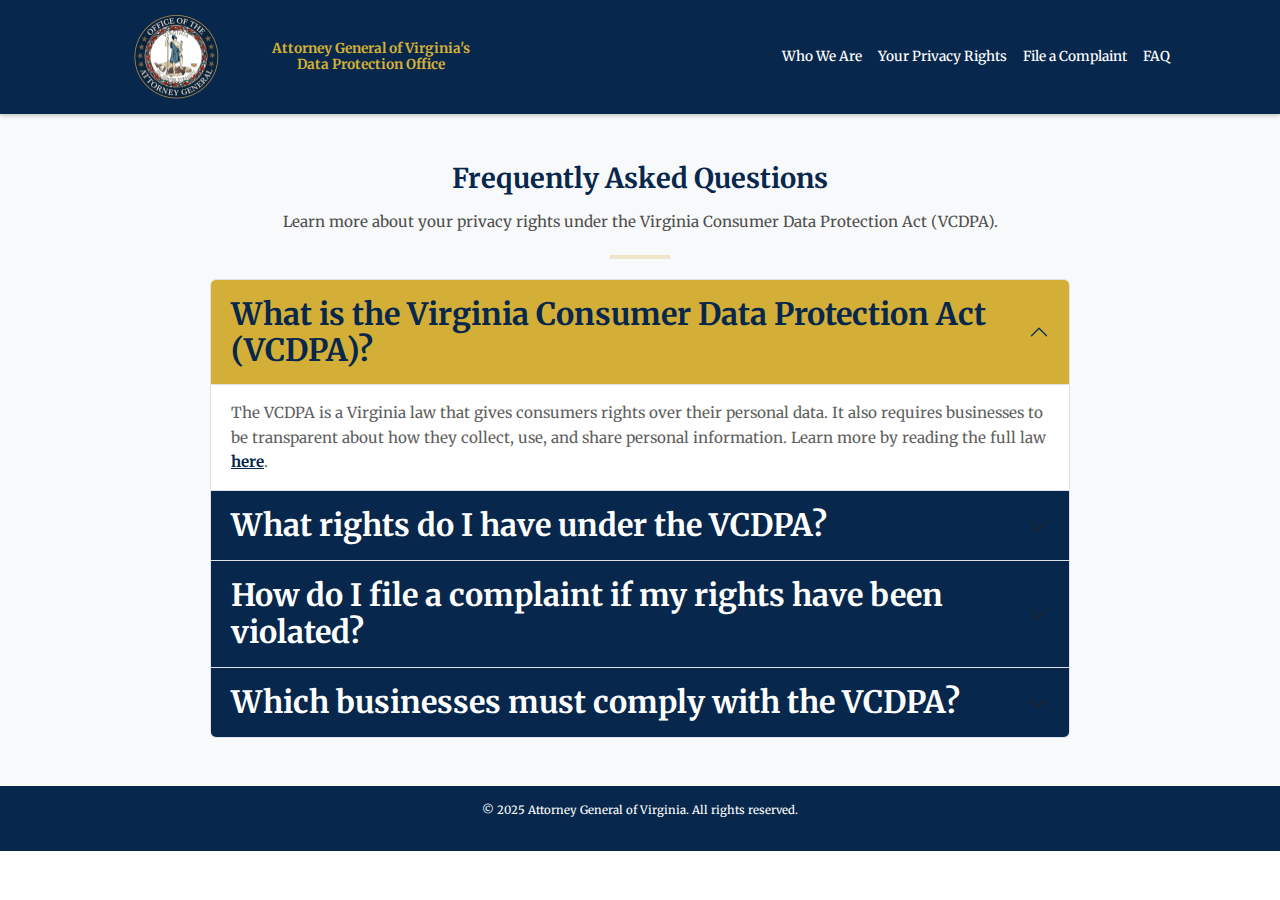
==== faq.html @ 01ada58d "FAQ" ====
<!DOCTYPE html>
<html lang="en">
<head>
    <meta charset="UTF-8">
    <meta name="viewport" content="width=device-width, initial-scale=1.0">
    <title>FAQ - Virginia AG Data Protection</title>
    <!-- Bootstrap CSS -->
    <link href="https://cdn.jsdelivr.net/npm/bootstrap@5.3.0/dist/css/bootstrap.min.css" rel="stylesheet">
    <!-- Bootstrap Icons -->
    <link rel="stylesheet" href="https://cdn.jsdelivr.net/npm/bootstrap-icons/font/bootstrap-icons.css">
    <!-- Custom CSS -->
    <link rel="stylesheet" href="style.css">
    <!-- Google Fonts -->
    <link href="https://fonts.googleapis.com/css2?family=Merriweather:wght@300;400;700&display=swap" rel="stylesheet">
</head>
<body>

    <!-- Navigation Bar -->
    <nav class="navbar navbar-expand-lg navbar-dark">
        <div class="container">
            <a class="navbar-brand" href="index.html">
                <span class="logo-container">
                    <img src="images/ag-logo.jpg" alt="Attorney General Logo" class="ag-logo">
                </span>
                Attorney General of Virginia's<br>Data Protection Office
            </a>             
            <button class="navbar-toggler" type="button" data-bs-toggle="collapse" data-bs-target="#navbarNav" aria-controls="navbarNav" aria-expanded="false" aria-label="Toggle navigation">
                <span class="navbar-toggler-icon"></span>
            </button>
            <div class="collapse navbar-collapse" id="navbarNav">
                <ul class="navbar-nav ms-auto">
                    <li class="nav-item"><a class="nav-link" href="who-we-are.html">Who We Are</a></li>
                    <li class="nav-item"><a class="nav-link" href="privacy-rights.html">Your Privacy Rights</a></li>
                    <li class="nav-item"><a class="nav-link" href="file-a-complaint.html">File a Complaint</a></li>
                    <li class="nav-item"><a class="nav-link active" href="faq.html">FAQ</a></li>
                </ul>
            </div>
        </div>
    </nav>

    <!-- FAQ Section -->
    <section class="py-5 bg-light">
        <div class="content-container">
            <h2 class="section-title text-center">Frequently Asked Questions</h2>
            <p class="intro-text text-center">
                Learn more about your privacy rights under the Virginia Consumer Data Protection Act (VCDPA).
            </p>
            <hr class="section-divider mx-auto">

            <div class="accordion" id="faqAccordion">
                <!-- Question 1 -->
                <div class="accordion-item">
                    <h3 class="accordion-header" id="q1">
                        <button class="accordion-button" type="button" data-bs-toggle="collapse" data-bs-target="#a1" aria-expanded="true" aria-controls="a1">
                            What is the Virginia Consumer Data Protection Act (VCDPA)?
                        </button>
                    </h3>
                    <div id="a1" class="accordion-collapse collapse show" aria-labelledby="q1" data-bs-parent="#faqAccordion">
                        <div class="accordion-body">
                            The VCDPA is a Virginia law that gives consumers rights over their personal data. It also requires businesses to be transparent about how they collect, use, and share personal information. Learn more by reading the full law <a href="https://law.lis.virginia.gov/vacodefull/title59.1/chapter53/" target="_blank">here</a>.
                        </div>
                    </div>
                </div>

                <!-- Question 2 -->
                <div class="accordion-item">
                    <h3 class="accordion-header" id="q2">
                        <button class="accordion-button collapsed" type="button" data-bs-toggle="collapse" data-bs-target="#a2" aria-expanded="false" aria-controls="a2">
                            What rights do I have under the VCDPA?
                        </button>
                    </h3>
                    <div id="a2" class="accordion-collapse collapse" aria-labelledby="q2" data-bs-parent="#faqAccordion">
                        <div class="accordion-body">
                            As a Virginia consumer, you have the right to:
                            <ul>
                                <li><strong>Access:</strong> Confirm if your personal data is being processed and access it.</li>
                                <li><strong>Correction:</strong> Correct inaccuracies in your personal data.</li>
                                <li><strong>Deletion:</strong> Request deletion of your personal data.</li>
                                <li><strong>Portability:</strong> Obtain a copy of your data in a portable format.</li>
                                <li><strong>Opt-Out:</strong> Opt-out of targeted advertising, data sales, or profiling for significant decisions.</li>
                            </ul>
                        </div>
                    </div>
                </div>

                <!-- Question 3 -->
                <div class="accordion-item">
                    <h3 class="accordion-header" id="q3">
                        <button class="accordion-button collapsed" type="button" data-bs-toggle="collapse" data-bs-target="#a3" aria-expanded="false" aria-controls="a3">
                            How do I file a complaint if my rights have been violated?
                        </button>
                    </h3>
                    <div id="a3" class="accordion-collapse collapse" aria-labelledby="q3" data-bs-parent="#faqAccordion">
                        <div class="accordion-body">
                            If you believe a business has violated your data privacy rights, you can file a complaint with the Attorney General's Data Protection Office using our online form. <a href="file-a-complaint.html">Click here</a> to submit a complaint.
                        </div>
                    </div>
                </div>

                <!-- Question 4 -->
                <div class="accordion-item">
                    <h3 class="accordion-header" id="q4">
                        <button class="accordion-button collapsed" type="button" data-bs-toggle="collapse" data-bs-target="#a4" aria-expanded="false" aria-controls="a4">
                            Which businesses must comply with the VCDPA?
                        </button>
                    </h3>
                    <div id="a4" class="accordion-collapse collapse" aria-labelledby="q4" data-bs-parent="#faqAccordion">
                        <div class="accordion-body">
                            The law applies to businesses that operate in Virginia or target Virginia consumers and meet specific thresholds based on data processing or revenue. Learn more in our <a href="privacy-rights.html">Your Privacy Rights</a> section.
                        </div>
                    </div>
                </div>
            </div>
        </div>
    </section>

    <!-- Footer -->
    <footer class="text-white text-center p-3">
        <div class="container">
            <p>© 2025 Attorney General of Virginia. All rights reserved.</p>
        </div>
    </footer>

    <!-- Bootstrap JS -->
    <script src="https://cdn.jsdelivr.net/npm/bootstrap@5.3.0/dist/js/bootstrap.bundle.min.js"></script>

</body>
</html>
---- style.css ----
body {
    font-family: 'Merriweather', serif;
    font-size: 0.95em;
    background-color: #FFFFFF;
    color: #07274C;
    overflow-x: hidden;
    text-align: center;
}

/* Integrated Logo within Navbar */
.logo-container {
    display: inline-flex;
    align-items: center;
    justify-content: center;
    margin-right: 10px;
}

.ag-logo {
    width: 150px;
    height: auto;
    object-fit: contain;
    margin-right: 10px;
}


/* Navigation Bar */
.navbar {
    box-shadow: 0 2px 4px rgba(0, 0, 0, 0.2);
    position: sticky;
    top: 0;
    z-index: 999;
    max-width: 100%;
    margin: 0 auto;
    background-color: #07274C;
    padding: 10px 0;
}

.navbar .container {
    max-width: 1100px;
    margin: 0 auto;
    text-align: center;
}

.navbar-brand {
    display: flex;
    align-items: center;
    font-weight: bold;
    color: #D4AF37 !important;
    font-size: 0.9em;
    line-height: 1.2;
    white-space: normal;
}


.nav-link {
    color: #FFFFFF !important;
    transition: color 0.3s;
    font-size: 0.9em;
    font-weight: 500;
}

.nav-link:hover {
    color: #D4AF37 !important;
}

/* Stacked Navigation Buttons */
.button-row {
    max-width: 300px;
    margin: 30px auto;
    display: flex;
    flex-direction: column;
    gap: 15px;
}

.nav-card {
    display: flex;
    flex-direction: column;
    align-items: center;
    justify-content: center;
    width: 100%;
    padding: 10px;
    text-align: center;
    color: #07274C;
    background-color: #FFFFFF;
    border: 1px solid #07274C;
    border-radius: 8px;
    text-decoration: none;
    box-shadow: 0 2px 4px rgba(0, 0, 0, 0.2);
    transition: transform 0.2s, box-shadow 0.2s;
    font-size: 0.8em;
}

.nav-card:hover {
    transform: translateY(-3px);
    box-shadow: 0 4px 8px rgba(0, 0, 0, 0.3);
    background-color: #D4AF37;
    color: #07274C;
}

.nav-icon {
    font-size: 1.3rem;
    color: #D4AF37;
    margin-bottom: 5px;
}

/* Footer */
footer {
    max-width: 100%;
    margin: 0 auto;
    background-color: #07274C;
    color: #FFFFFF;
    padding: 10px 0;
    font-size: 0.75em;
    position: relative;
    bottom: 0;
    left: 0;
}

/* Responsive Adjustments */
@media (max-width: 768px) {
    /* Resize and Reposition Logo */
    .logo-container {
        top: 5px;
        left: 20px;
    }

    .ag-logo {
        width: 50px;
    }

    /* Adjust Navbar Title */
    .navbar-brand {
        font-size: 0.8em;
        line-height: 1.1;
    }

    /* Stack Navigation Links */
    .navbar-nav {
        text-align: center;
    }

    .navbar-nav .nav-link {
        font-size: 0.8em;
    }

    /* Adjust Main Navigation Buttons */
    .button-row {
        max-width: 90%;
    }

    .nav-card {
        width: 100%;
        font-size: 0.75em;
    }

    .nav-icon {
        font-size: 1.2rem;
    }
}

@media (max-width: 480px) {
    /* Further Resize Logo and Text */
    .ag-logo {
        width: 40px;
    }

    .navbar-brand,
    .nav-card {
        font-size: 0.7em;
    }

    .nav-icon {
        font-size: 1rem;
    }
}


/* Who We Are Section */
.bg-light {
    background-color: #f9f9f9;
    padding: 50px 0;
}

.content-container {
    max-width: 900px;
    margin: 0 auto;
    text-align: left;
    padding: 0 20px;
}

.section-title {
    color: #07274C;
    font-size: 1.8em;
    font-weight: bold;
    margin-bottom: 15px;
}

.intro-text {
    font-size: 1.1em;
    color: #4F4F4F;
    margin-bottom: 20px;
    line-height: 1.6;
}

.section-divider {
    width: 60px;
    border: 2px solid #D4AF37;
    margin: 20px 0;
}

.sub-title {
    color: #07274C;
    font-size: 1.3em;
    font-weight: bold;
    margin-top: 30px;
}

.body-text {
    font-size: 1em;
    color: #5F5F5F;
    line-height: 1.6;
    margin-bottom: 20px;
}

.external-link {
    color: #07274C;
    text-decoration: underline;
    font-weight: bold;
    transition: color 0.3s;
}

.external-link:hover {
    color: #D4AF37;
}

/* Your Privacy Rights Section */
.bg-light {
    background-color: #f9f9f9;
    padding: 50px 0;
}

.content-container {
    max-width: 900px;
    margin: 0 auto;
    text-align: left;
    padding: 0 20px;
}

.section-title {
    color: #07274C;
    font-size: 1.8em;
    font-weight: bold;
    margin-bottom: 15px;
}

.intro-text {
    font-size: 1.1em;
    color: #4F4F4F;
    margin-bottom: 20px;
    line-height: 1.6;
}

.section-divider {
    width: 60px;
    border: 2px solid #D4AF37;
    margin: 20px 0;
}

.sub-title {
    color: #07274C;
    font-size: 1.3em;
    font-weight: bold;
    margin-top: 30px;
}

.rights-list {
    color: #5F5F5F;
    font-size: 1em;
    line-height: 1.6;
    margin-bottom: 20px;
    padding-left: 20px;
    list-style-type: disc;
}

.rights-list li {
    margin-bottom: 10px;
}

.external-link {
    color: #07274C;
    text-decoration: underline;
    font-weight: bold;
    transition: color 0.3s;
}

.external-link:hover {
    color: #D4AF37;
}

/* File a Complaint Form Styles */
.bg-light {
    background-color: #f9f9f9;
    padding: 50px 0;
}

.content-container {
    max-width: 900px;
    margin: 0 auto;
    text-align: left;
    padding: 0 20px;
}

/* Section Titles & Dividers */
.section-title, .sub-title {
    color: #07274C;
    font-weight: bold;
}

.section-title {
    font-size: 1.8em;
    margin-bottom: 15px;
}

.sub-title {
    font-size: 1.3em;
    margin-top: 30px;
}

.section-divider {
    width: 60px;
    border: 2px solid #D4AF37;
    margin: 20px 0;
}

/* General Text Styling */
.intro-text, .form-text {
    color: #4F4F4F;
    font-size: 1em;
    line-height: 1.6;
}

.intro-text {
    margin-bottom: 20px;
}

/* Form Elements */
.form-group {
    margin-bottom: 20px;
}

.form-group label {
    display: block;
    color: #07274C;
    font-weight: bold;
    margin-bottom: 5px;
}

.form-control,
.form-control-file {
    width: 100%;
    padding: 10px;
    border: 1px solid #ccc;
    border-radius: 5px;
    font-size: 1em;
    color: #07274C;
}

textarea.form-control {
    resize: vertical;
}

/* Checkbox & Radio Inputs */
.complaint-form .form-check-label {
    color: #5F5F5F;
    font-size: 1em;
}

.complaint-form .form-check-input {
    margin-right: 10px;
}

/* Conditional Fields (Hidden by Default) */
.conditional-field {
    display: none;
    margin-top: 10px;
}

/* Submit Button */
.submit-button {
    background-color: #07274C;
    color: #FFFFFF;
    border: none;
    padding: 10px 20px;
    border-radius: 5px;
    font-size: 1em;
    cursor: pointer;
    transition: background-color 0.3s;
}

.submit-button:hover {
    background-color: #D4AF37;
}

/* Responsive Adjustments */
@media (max-width: 768px) {
    .content-container {
        padding: 0 15px;
    }

    .form-control,
    .form-control-file {
        font-size: 0.9em;
    }

    .submit-button {
        width: 100%;
    }
}

/* FAQ Section Styles */
.faq-container {
    max-width: 900px;
    margin: 0 auto;
    text-align: left;
    padding: 0 20px;
}

.accordion-button {
    background-color: #07274C;
    color: #FFFFFF;
    font-weight: bold;
    font-size: 1.1em;
    border: none;
}

.accordion-button:not(.collapsed) {
    background-color: #D4AF37;
    color: #07274C;
}

.accordion-button:focus {
    box-shadow: none;
}

.accordion-body {
    font-size: 1em;
    color: #5F5F5F;
    line-height: 1.6;
}

.accordion-body ul {
    padding-left: 20px;
    list-style-type: disc;
}

.accordion-body a {
    color: #07274C;
    text-decoration: underline;
    font-weight: bold;
}

.accordion-body a:hover {
    color: #D4AF37;
}

/* Responsive Adjustments */
@media (max-width: 768px) {
    .faq-container {
        padding: 0 15px;
    }
    
    .accordion-button {
        font-size: 1em;
    }
}
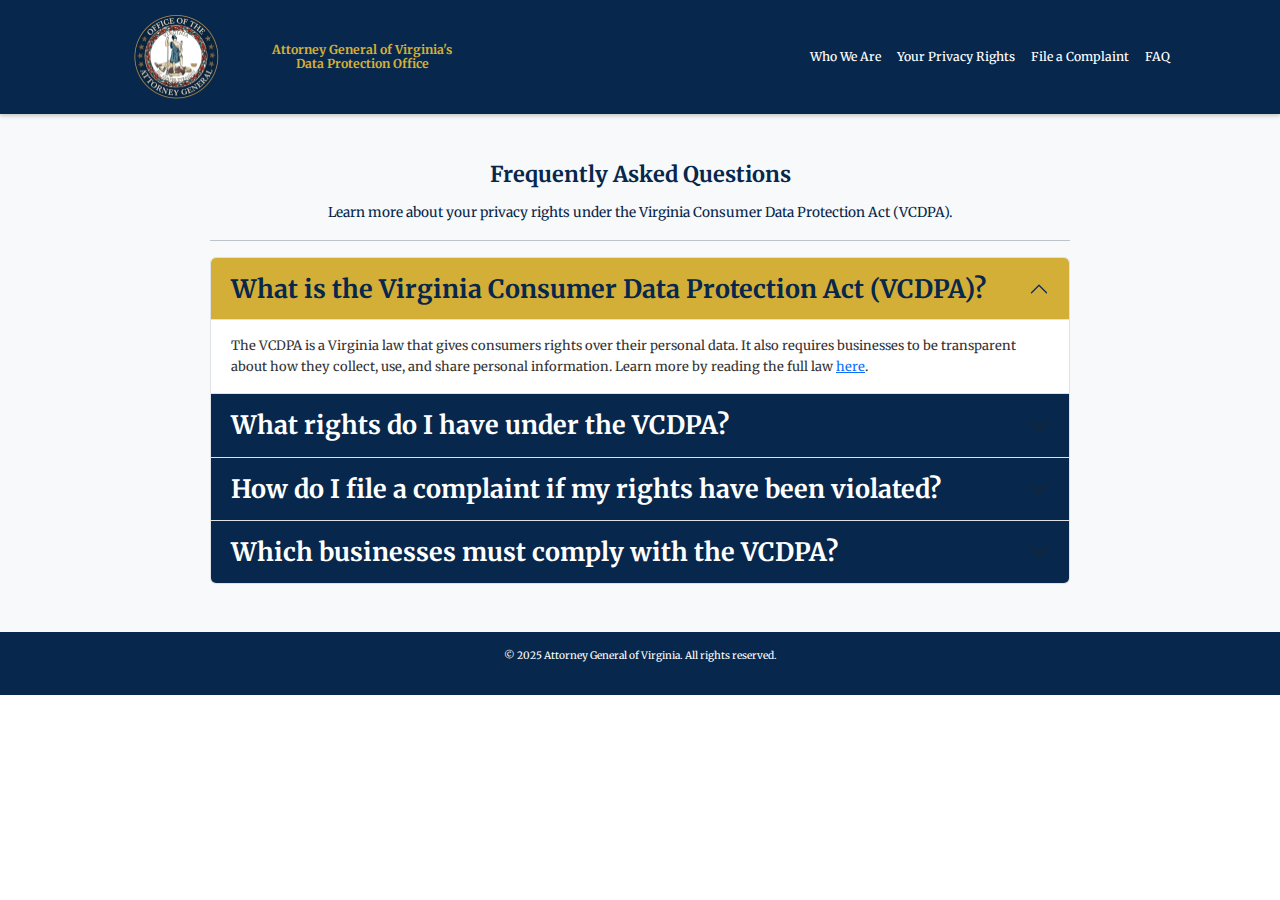
==== commit 4356d793: "WCAG changes" ====
--- a/faq.html
+++ b/faq.html
@@ -15,12 +15,15 @@
 </head>
 <body>
 
+    <!-- Skip to Main Content Link (for screen readers) -->
+    <a href="#main-content" class="skip-nav">Skip to Main Content</a>
+
     <!-- Navigation Bar -->
     <nav class="navbar navbar-expand-lg navbar-dark">
         <div class="container">
             <a class="navbar-brand" href="index.html">
                 <span class="logo-container">
-                    <img src="images/ag-logo.jpg" alt="Attorney General Logo" class="ag-logo">
+                    <img src="images/ag-logo.jpg" alt="Official Logo of Virginia's Attorney General" class="ag-logo">
                 </span>
                 Attorney General of Virginia's<br>Data Protection Office
             </a>             
@@ -39,7 +42,7 @@
     </nav>
 
     <!-- FAQ Section -->
-    <section class="py-5 bg-light">
+    <section id="main-content" class="py-5 bg-light">
         <div class="content-container">
             <h2 class="section-title text-center">Frequently Asked Questions</h2>
             <p class="intro-text text-center">
@@ -47,17 +50,18 @@
             </p>
             <hr class="section-divider mx-auto">
 
-            <div class="accordion" id="faqAccordion">
+            <div class="accordion" id="faqAccordion" role="tablist">
                 <!-- Question 1 -->
                 <div class="accordion-item">
                     <h3 class="accordion-header" id="q1">
-                        <button class="accordion-button" type="button" data-bs-toggle="collapse" data-bs-target="#a1" aria-expanded="true" aria-controls="a1">
+                        <button class="accordion-button" type="button" data-bs-toggle="collapse" data-bs-target="#a1" aria-expanded="true" aria-controls="a1" aria-label="Expand to learn about the VCDPA">
                             What is the Virginia Consumer Data Protection Act (VCDPA)?
                         </button>
                     </h3>
                     <div id="a1" class="accordion-collapse collapse show" aria-labelledby="q1" data-bs-parent="#faqAccordion">
                         <div class="accordion-body">
-                            The VCDPA is a Virginia law that gives consumers rights over their personal data. It also requires businesses to be transparent about how they collect, use, and share personal information. Learn more by reading the full law <a href="https://law.lis.virginia.gov/vacodefull/title59.1/chapter53/" target="_blank">here</a>.
+                            The VCDPA is a Virginia law that gives consumers rights over their personal data. It also requires businesses to be transparent about how they collect, use, and share personal information. Learn more by reading the full law 
+                            <a href="https://law.lis.virginia.gov/vacodefull/title59.1/chapter53/" target="_blank" aria-describedby="vcdpa-law">here</a>.
                         </div>
                     </div>
                 </div>
@@ -65,7 +69,7 @@
                 <!-- Question 2 -->
                 <div class="accordion-item">
                     <h3 class="accordion-header" id="q2">
-                        <button class="accordion-button collapsed" type="button" data-bs-toggle="collapse" data-bs-target="#a2" aria-expanded="false" aria-controls="a2">
+                        <button class="accordion-button collapsed" type="button" data-bs-toggle="collapse" data-bs-target="#a2" aria-expanded="false" aria-controls="a2" aria-label="Expand to see your rights under the VCDPA">
                             What rights do I have under the VCDPA?
                         </button>
                     </h3>
@@ -77,7 +81,7 @@
                                 <li><strong>Correction:</strong> Correct inaccuracies in your personal data.</li>
                                 <li><strong>Deletion:</strong> Request deletion of your personal data.</li>
                                 <li><strong>Portability:</strong> Obtain a copy of your data in a portable format.</li>
-                                <li><strong>Opt-Out:</strong> Opt-out of targeted advertising, data sales, or profiling for significant decisions.</li>
+                                <li><strong>Opt-Out:</strong> Opt out of targeted advertising, data sales, or profiling for significant decisions.</li>
                             </ul>
                         </div>
                     </div>
@@ -86,13 +90,14 @@
                 <!-- Question 3 -->
                 <div class="accordion-item">
                     <h3 class="accordion-header" id="q3">
-                        <button class="accordion-button collapsed" type="button" data-bs-toggle="collapse" data-bs-target="#a3" aria-expanded="false" aria-controls="a3">
+                        <button class="accordion-button collapsed" type="button" data-bs-toggle="collapse" data-bs-target="#a3" aria-expanded="false" aria-controls="a3" aria-label="Expand to learn how to file a complaint">
                             How do I file a complaint if my rights have been violated?
                         </button>
                     </h3>
                     <div id="a3" class="accordion-collapse collapse" aria-labelledby="q3" data-bs-parent="#faqAccordion">
                         <div class="accordion-body">
-                            If you believe a business has violated your data privacy rights, you can file a complaint with the Attorney General's Data Protection Office using our online form. <a href="file-a-complaint.html">Click here</a> to submit a complaint.
+                            If you believe a business has violated your data privacy rights, you can file a complaint with the Attorney General's Data Protection Office using our online form. 
+                            <a href="file-a-complaint.html" aria-describedby="file-complaint">Click here</a> to submit a complaint.
                         </div>
                     </div>
                 </div>
@@ -100,13 +105,14 @@
                 <!-- Question 4 -->
                 <div class="accordion-item">
                     <h3 class="accordion-header" id="q4">
-                        <button class="accordion-button collapsed" type="button" data-bs-toggle="collapse" data-bs-target="#a4" aria-expanded="false" aria-controls="a4">
+                        <button class="accordion-button collapsed" type="button" data-bs-toggle="collapse" data-bs-target="#a4" aria-expanded="false" aria-controls="a4" aria-label="Expand to see which businesses must comply">
                             Which businesses must comply with the VCDPA?
                         </button>
                     </h3>
                     <div id="a4" class="accordion-collapse collapse" aria-labelledby="q4" data-bs-parent="#faqAccordion">
                         <div class="accordion-body">
-                            The law applies to businesses that operate in Virginia or target Virginia consumers and meet specific thresholds based on data processing or revenue. Learn more in our <a href="privacy-rights.html">Your Privacy Rights</a> section.
+                            The law applies to businesses that operate in Virginia or target Virginia consumers and meet specific thresholds based on data processing or revenue. Learn more in our 
+                            <a href="privacy-rights.html" aria-describedby="privacy-rights">Your Privacy Rights</a> section.
                         </div>
                     </div>
                 </div>
--- a/style.css
+++ b/style.css
@@ -1,6 +1,6 @@
 body {
     font-family: 'Merriweather', serif;
-    font-size: 0.95em;
+    font-size: 0.85em;
     background-color: #FFFFFF;
     color: #07274C;
     overflow-x: hidden;
@@ -21,7 +21,6 @@
     object-fit: contain;
     margin-right: 10px;
 }
-
 
 /* Navigation Bar */
 .navbar {
@@ -51,7 +50,6 @@
     white-space: normal;
 }
 
-
 .nav-link {
     color: #FFFFFF !important;
     transition: color 0.3s;
@@ -59,8 +57,10 @@
     font-weight: 500;
 }
 
-.nav-link:hover {
+.nav-link:hover,
+.nav-link:focus {
     color: #D4AF37 !important;
+    text-decoration: underline;
 }
 
 /* Stacked Navigation Buttons */
@@ -90,17 +90,12 @@
     font-size: 0.8em;
 }
 
-.nav-card:hover {
+.nav-card:hover,
+.nav-card:focus {
     transform: translateY(-3px);
     box-shadow: 0 4px 8px rgba(0, 0, 0, 0.3);
     background-color: #D4AF37;
     color: #07274C;
-}
-
-.nav-icon {
-    font-size: 1.3rem;
-    color: #D4AF37;
-    margin-bottom: 5px;
 }
 
 /* Footer */
@@ -116,66 +111,7 @@
     left: 0;
 }
 
-/* Responsive Adjustments */
-@media (max-width: 768px) {
-    /* Resize and Reposition Logo */
-    .logo-container {
-        top: 5px;
-        left: 20px;
-    }
-
-    .ag-logo {
-        width: 50px;
-    }
-
-    /* Adjust Navbar Title */
-    .navbar-brand {
-        font-size: 0.8em;
-        line-height: 1.1;
-    }
-
-    /* Stack Navigation Links */
-    .navbar-nav {
-        text-align: center;
-    }
-
-    .navbar-nav .nav-link {
-        font-size: 0.8em;
-    }
-
-    /* Adjust Main Navigation Buttons */
-    .button-row {
-        max-width: 90%;
-    }
-
-    .nav-card {
-        width: 100%;
-        font-size: 0.75em;
-    }
-
-    .nav-icon {
-        font-size: 1.2rem;
-    }
-}
-
-@media (max-width: 480px) {
-    /* Further Resize Logo and Text */
-    .ag-logo {
-        width: 40px;
-    }
-
-    .navbar-brand,
-    .nav-card {
-        font-size: 0.7em;
-    }
-
-    .nav-icon {
-        font-size: 1rem;
-    }
-}
-
-
-/* Who We Are Section */
+/* Who We Are & Privacy Rights Sections */
 .bg-light {
     background-color: #f9f9f9;
     padding: 50px 0;
@@ -190,38 +126,26 @@
 
 .section-title {
     color: #07274C;
-    font-size: 1.8em;
+    font-size: 1.6em;
     font-weight: bold;
     margin-bottom: 15px;
 }
 
-.intro-text {
-    font-size: 1.1em;
-    color: #4F4F4F;
-    margin-bottom: 20px;
-    line-height: 1.6;
-}
-
-.section-divider {
-    width: 60px;
-    border: 2px solid #D4AF37;
-    margin: 20px 0;
-}
-
 .sub-title {
     color: #07274C;
-    font-size: 1.3em;
+    font-size: 1.2em;
     font-weight: bold;
     margin-top: 30px;
 }
 
 .body-text {
-    font-size: 1em;
-    color: #5F5F5F;
+    font-size: 0.95em;
+    color: #333333;
     line-height: 1.6;
     margin-bottom: 20px;
 }
 
+/* External Links */
 .external-link {
     color: #07274C;
     text-decoration: underline;
@@ -229,121 +153,12 @@
     transition: color 0.3s;
 }
 
-.external-link:hover {
+.external-link:hover,
+.external-link:focus {
     color: #D4AF37;
 }
 
-/* Your Privacy Rights Section */
-.bg-light {
-    background-color: #f9f9f9;
-    padding: 50px 0;
-}
-
-.content-container {
-    max-width: 900px;
-    margin: 0 auto;
-    text-align: left;
-    padding: 0 20px;
-}
-
-.section-title {
-    color: #07274C;
-    font-size: 1.8em;
-    font-weight: bold;
-    margin-bottom: 15px;
-}
-
-.intro-text {
-    font-size: 1.1em;
-    color: #4F4F4F;
-    margin-bottom: 20px;
-    line-height: 1.6;
-}
-
-.section-divider {
-    width: 60px;
-    border: 2px solid #D4AF37;
-    margin: 20px 0;
-}
-
-.sub-title {
-    color: #07274C;
-    font-size: 1.3em;
-    font-weight: bold;
-    margin-top: 30px;
-}
-
-.rights-list {
-    color: #5F5F5F;
-    font-size: 1em;
-    line-height: 1.6;
-    margin-bottom: 20px;
-    padding-left: 20px;
-    list-style-type: disc;
-}
-
-.rights-list li {
-    margin-bottom: 10px;
-}
-
-.external-link {
-    color: #07274C;
-    text-decoration: underline;
-    font-weight: bold;
-    transition: color 0.3s;
-}
-
-.external-link:hover {
-    color: #D4AF37;
-}
-
-/* File a Complaint Form Styles */
-.bg-light {
-    background-color: #f9f9f9;
-    padding: 50px 0;
-}
-
-.content-container {
-    max-width: 900px;
-    margin: 0 auto;
-    text-align: left;
-    padding: 0 20px;
-}
-
-/* Section Titles & Dividers */
-.section-title, .sub-title {
-    color: #07274C;
-    font-weight: bold;
-}
-
-.section-title {
-    font-size: 1.8em;
-    margin-bottom: 15px;
-}
-
-.sub-title {
-    font-size: 1.3em;
-    margin-top: 30px;
-}
-
-.section-divider {
-    width: 60px;
-    border: 2px solid #D4AF37;
-    margin: 20px 0;
-}
-
-/* General Text Styling */
-.intro-text, .form-text {
-    color: #4F4F4F;
-    font-size: 1em;
-    line-height: 1.6;
-}
-
-.intro-text {
-    margin-bottom: 20px;
-}
-
-/* Form Elements */
+/* File a Complaint Form */
 .form-group {
     margin-bottom: 20px;
 }
@@ -361,25 +176,31 @@
     padding: 10px;
     border: 1px solid #ccc;
     border-radius: 5px;
-    font-size: 1em;
-    color: #07274C;
+    font-size: 0.9em;
+    color: #07274C;
+}
+
+.form-control:focus {
+    border-color: #D4AF37;
+    outline: none;
+    box-shadow: 0 0 5px rgba(212, 175, 55, 0.5);
 }
 
 textarea.form-control {
     resize: vertical;
 }
 
-/* Checkbox & Radio Inputs */
+/* Complaint Form Checkbox & Radio Inputs */
 .complaint-form .form-check-label {
     color: #5F5F5F;
-    font-size: 1em;
+    font-size: 0.9em;
 }
 
 .complaint-form .form-check-input {
     margin-right: 10px;
 }
 
-/* Conditional Fields (Hidden by Default) */
+/* Conditional Fields */
 .conditional-field {
     display: none;
     margin-top: 10px;
@@ -394,11 +215,61 @@
     border-radius: 5px;
     font-size: 1em;
     cursor: pointer;
-    transition: background-color 0.3s;
-}
-
-.submit-button:hover {
+    transition: background-color 0.3s, color 0.3s;
+}
+
+.submit-button:hover,
+.submit-button:focus {
     background-color: #D4AF37;
+    color: #07274C;
+}
+
+/* FAQ Section Styles */
+.faq-container {
+    max-width: 900px;
+    margin: 0 auto;
+    text-align: left;
+    padding: 0 20px;
+}
+
+.accordion-button {
+    background-color: #07274C;
+    color: #FFFFFF;
+    font-weight: bold;
+    font-size: 0.9em;
+    border: none;
+}
+
+.accordion-button:not(.collapsed) {
+    background-color: #D4AF37;
+    color: #07274C;
+}
+
+.accordion-button:focus {
+    box-shadow: none;
+}
+
+.accordion-body {
+    font-size: 0.95em;
+    color: #333333;
+    line-height: 1.6;
+}
+
+/* Accessibility Updates */
+.skip-nav {
+    position: absolute;
+    top: -40px;
+    left: 10px;
+    background: #D4AF37;
+    color: #07274C;
+    padding: 10px;
+    font-weight: bold;
+    text-decoration: none;
+    z-index: 1000;
+}
+
+.skip-nav:focus {
+    top: 10px;
 }
 
 /* Responsive Adjustments */
@@ -409,67 +280,29 @@
 
     .form-control,
     .form-control-file {
-        font-size: 0.9em;
+        font-size: 0.85em;
     }
 
     .submit-button {
         width: 100%;
     }
-}
-
-/* FAQ Section Styles */
-.faq-container {
-    max-width: 900px;
-    margin: 0 auto;
-    text-align: left;
-    padding: 0 20px;
-}
-
-.accordion-button {
-    background-color: #07274C;
-    color: #FFFFFF;
-    font-weight: bold;
-    font-size: 1.1em;
-    border: none;
-}
-
-.accordion-button:not(.collapsed) {
-    background-color: #D4AF37;
-    color: #07274C;
-}
-
-.accordion-button:focus {
-    box-shadow: none;
-}
-
-.accordion-body {
-    font-size: 1em;
-    color: #5F5F5F;
-    line-height: 1.6;
-}
-
-.accordion-body ul {
-    padding-left: 20px;
-    list-style-type: disc;
-}
-
-.accordion-body a {
-    color: #07274C;
-    text-decoration: underline;
-    font-weight: bold;
-}
-
-.accordion-body a:hover {
-    color: #D4AF37;
-}
-
-/* Responsive Adjustments */
-@media (max-width: 768px) {
-    .faq-container {
-        padding: 0 15px;
-    }
-    
+
     .accordion-button {
-        font-size: 1em;
-    }
-}
+        font-size: 0.85em;
+    }
+}
+
+@media (max-width: 480px) {
+    .ag-logo {
+        width: 40px;
+    }
+
+    .navbar-brand,
+    .nav-card {
+        font-size: 0.7em;
+    }
+
+    .nav-icon {
+        font-size: 1rem;
+    }
+}
